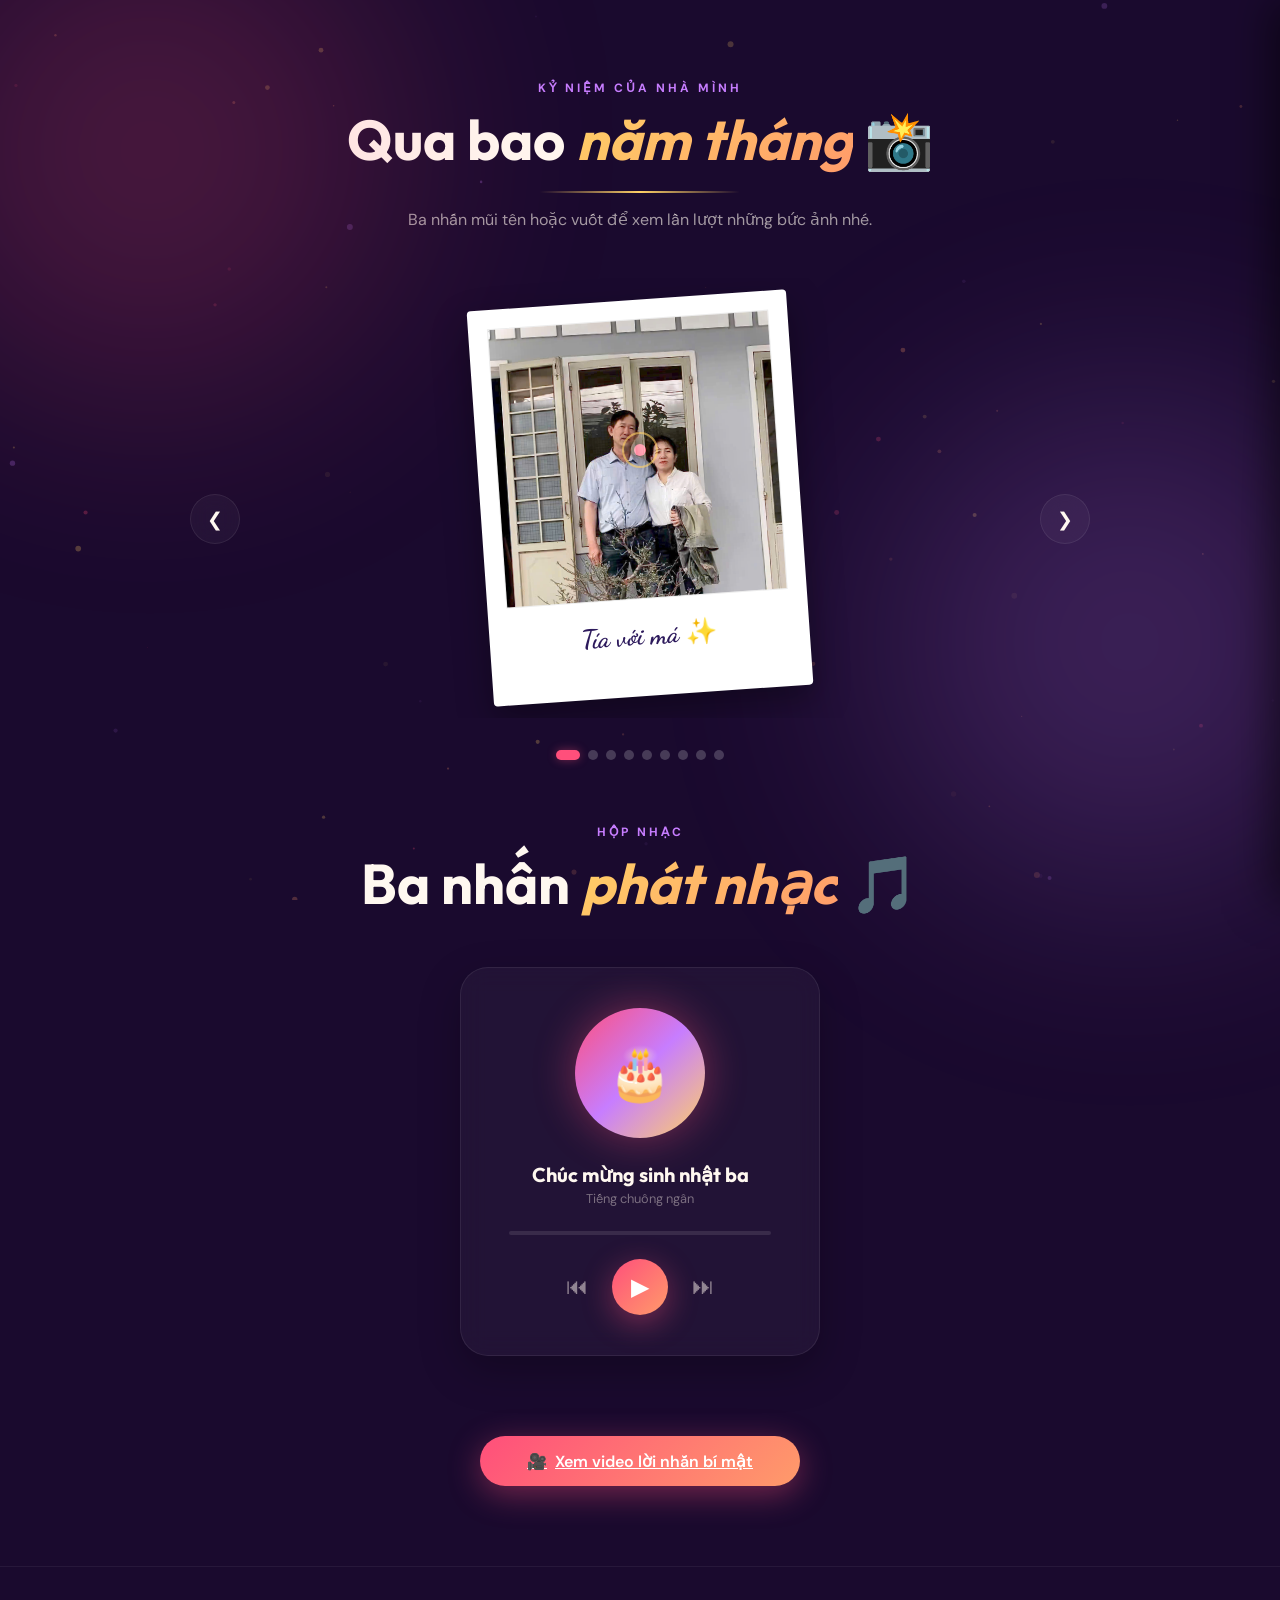
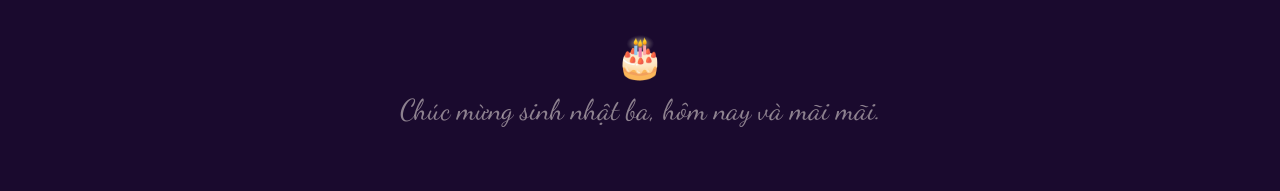
==== sinh-nhat-ba/gallery.html @ b41f39ea "sinh-nhat-ba v1.0" ====
<!DOCTYPE html>
<html lang="vi">
<head>
  <meta charset="UTF-8">
  <meta name="viewport" content="width=device-width, initial-scale=1.0">
  <title>Kỷ niệm và âm nhạc dành tặng ba 📸</title>
  <link href="https://fonts.googleapis.com/css2?family=Outfit:wght@300;400;500;600;700;800&family=Dancing+Script:wght@700&family=DM+Sans:wght@300;400;500;700&display=swap" rel="stylesheet">
  <link rel="stylesheet" href="style.css">
</head>
<body>

  <!-- Custom Cursor -->
  <div id="cursor"></div>
  <div id="cursor-trail"></div>

  <!-- Background Particle Canvas -->
  <canvas id="bg-canvas"></canvas>

  <!-- ═══ CUSTOMIZER DRAWER ══════════════════════ -->
  <div class="drawer" id="customizer-drawer">
    <div class="drawer-header">
      <h3 class="drawer-title">✨ Tạo dấu ấn riêng cho ba</h3>
      <button class="drawer-close" id="drawer-close">×</button>
    </div>
    <div class="drawer-content">
      <div class="form-group">
        <label class="form-label">🎨 Bảng màu</label>
        <div class="theme-options">
          <button class="theme-opt theme-rose" data-theme-val="rose">🌹 Hoa Hồng</button>
          <button class="theme-opt theme-cosmic" data-theme-val="cosmic">🌌 Vũ Trụ</button>
          <button class="theme-opt theme-emerald" data-theme-val="emerald">💚 Ngọc Lục Bảo</button>
          <button class="theme-opt theme-retro" data-theme-val="retro">📼 Hoài Cổ</button>
        </div>
      </div>
      
      <div class="form-group">
        <label class="form-label" for="input-photo">Thêm ảnh kỷ niệm</label>
        <input type="file" id="input-photo" class="form-control" accept="image/*">
        <p style="font-size:0.7rem;color:rgba(255,248,240,0.4);margin-top:2px;">Ảnh mới sẽ được thêm vào đầu bộ sưu tập.</p>
      </div>

      <div class="form-group">
        <label class="form-label" for="input-video">Thêm video lời nhắn 🎥</label>
        <input type="file" id="input-video" class="form-control" accept="video/*">
        <p style="font-size:0.7rem;color:rgba(255,248,240,0.4);margin-top:2px;">Chọn video MP4/WebM để thay video chúc mừng sinh nhật hiện tại.</p>
      </div>

      <div class="form-group">
        <label class="form-label" for="input-music-title">Tên bài nhạc</label>
        <input type="text" id="input-music-title" class="form-control">
      </div>
      <div class="form-group">
        <label class="form-label" for="input-music-artist">Dòng mô tả bài nhạc</label>
        <input type="text" id="input-music-artist" class="form-control">
      </div>
    </div>
    <div class="drawer-footer">
      <button class="drawer-btn save" id="btn-save-drawer">Lưu thay đổi ✨</button>
      <button class="drawer-btn reset" id="btn-reset-drawer">Khôi phục mặc định</button>
    </div>
  </div>

  <!-- ═══ GALLERY HERO SECTION ════════════════════ -->
  <section class="music-section" style="padding-bottom: 2rem;">
    <div class="hero-glow glow-1"></div>
    <div class="hero-glow glow-2"></div>
    
    <p class="section-label reveal">Kỷ niệm của nhà mình</p>
    <h2 class="section-title reveal">Qua bao <em>năm tháng</em> 📸</h2>
    <div class="divider reveal"></div>
    <p class="reveal" style="color: rgba(255,248,240,0.6); max-width: 500px; margin: 0 auto; text-align: center;">
      Ba nhấn mũi tên hoặc vuốt để xem lần lượt những bức ảnh nhé.
    </p>

    <!-- Horizontal Polaroid Carousel Slider -->
    <div class="gallery-container reveal">
      <button class="slider-arrow prev" id="slider-prev" aria-label="Ảnh trước">❮</button>
      <button class="slider-arrow next" id="slider-next" aria-label="Ảnh tiếp theo">❯</button>
      
      <div class="gallery-slider-wrapper">
        <div class="gallery-slides" id="gallery-slides-container">
          <!-- Populated by JS -->
        </div>
      </div>

      <div class="slider-dots" id="slider-dots-container">
        <!-- Dots populated by JS -->
      </div>
    </div>
  </section>

  <!-- ═══ MUSIC PLAYER SECTION ════════════════════ -->
  <section class="music-section" style="padding-top: 2rem; padding-bottom: 4rem;">
    <p class="section-label reveal">Hộp nhạc</p>
    <h2 class="section-title reveal">Ba nhấn <em>phát nhạc</em> 🎵</h2>
    
    <div class="music-player reveal">
      <div class="music-cover" id="music-cover">🎂</div>
      <div class="music-info">
        <div class="music-title" id="music-title">Chúc mừng sinh nhật ba</div>
        <div class="music-sub" id="music-artist">Tiếng chuông ngân</div>
      </div>
      <div class="progress-bar"><div class="progress-fill" id="progress-fill"></div></div>
      <div class="music-controls">
        <button class="ctrl-btn" id="prev-btn" title="Phát lại từ đầu">⏮</button>
        <button class="ctrl-btn main" id="play-btn" title="Phát nhạc">▶</button>
        <button class="ctrl-btn" id="next-btn" title="Phát một nốt nhạc ngẫu nhiên">⏭</button>
      </div>
    </div>
  </section>

 

  <!-- Navigation button to watch secret video page -->
  <div style="text-align: center; margin-bottom: 5rem; position: relative; z-index: 10;">
    <a href="video.html" class="btn-primary" style="max-width: 320px;">
      <span>🎥</span> Xem video lời nhắn bí mật
    </a>
  </div>

  <!-- Footer -->
  <footer>
    <div class="footer-heart">🎂</div>
    <p class="footer-text">Chúc mừng sinh nhật ba, hôm nay và mãi mãi.</p>
  </footer>

  <!-- Shared JavaScript Utilities -->
  <script src="shared.js"></script>
  <script>
    // Elements references
    const slidesContainer = document.getElementById("gallery-slides-container");
    const dotsContainer = document.getElementById("slider-dots-container");
    const timelineContainer = document.getElementById("timeline-container");
    
    const txtMusicTitle = document.getElementById("music-title");
    const txtMusicArtist = document.getElementById("music-artist");
    
    const inputMusicTitle = document.getElementById("input-music-title");
    const inputMusicArtist = document.getElementById("input-music-artist");
    const themeOpts = document.querySelectorAll(".theme-opt");
    
    let activeSlideIndex = 0;
    let totalSlides = 0;

    function renderGalleryAndTimeline() {
      // 1. Render Gallery Slides
      slidesContainer.innerHTML = "";
      dotsContainer.innerHTML = "";
      
      const photoCaptions = [
        "Tía với má ✨",
        "đi đám cưới nè 🧸",
        "Cặp uyên ương💫",
        "Khoảnh khắc đời thường👑",
        "2 cục dàng 🎁",  
        "Bé út nè 🥂", 
        "Hải hát hay chệ 💖",
        "Bé tứ đẹp trai☀️",
        "Bé Chị cả nè" 
      ];
      
      const photos = activeConfig.photos || [];
      totalSlides = photos.length;
      
      photos.forEach((src, index) => {
        const rotation = ((index * 17) % 9) - 4; // between -4 and 4 deg
        const caption = photoCaptions[index % photoCaptions.length] || `Kỷ niệm #${index + 1}`;
        
        // Slide item
        const slideItem = document.createElement("div");
        slideItem.className = "gallery-slide-item";
        slideItem.innerHTML = `
          <div class="polaroid-card" style="--rot: ${rotation}deg">
            <img src="${src}" alt="Kỷ niệm ${index + 1}">
            <div class="polaroid-caption">${caption}</div>
          </div>
        `;
        slidesContainer.appendChild(slideItem);
        
        // Dot indicator
        const dot = document.createElement("button");
        dot.className = `slider-dot ${index === activeSlideIndex ? 'active' : ''}`;
        dot.addEventListener("click", () => {
          goToSlide(index);
        });
        dotsContainer.appendChild(dot);
      });

      updateSlideOffset();

      // 2. Render Timeline milestones
      timelineContainer.innerHTML = "";
      activeConfig.timeline.forEach((item, index) => {
        timelineContainer.innerHTML += `
          <div class="tl-item">
            <div class="tl-dot">${item.icon || '⭐'}</div>
            <div class="tl-content">
              <div class="tl-year">${item.year}</div>
              <div class="tl-title">${item.title}</div>
              <div class="tl-desc">${item.desc}</div>
            </div>
          </div>
        `;
      });

      // 3. Render Music Details
      txtMusicTitle.textContent = activeConfig.musicTitle === "Happy Birthday" ? "Chúc mừng sinh nhật ba" : activeConfig.musicTitle;
      txtMusicArtist.textContent = activeConfig.musicArtist === "Synthesized Chimes" ? "Tiếng chuông ngân" : activeConfig.musicArtist;

      // Drawer inputs setup
      inputMusicTitle.value = activeConfig.musicTitle;
      inputMusicArtist.value = activeConfig.musicArtist;
      
      themeOpts.forEach(opt => {
        opt.classList.toggle("selected", opt.dataset.themeVal === activeConfig.theme);
      });

      // 4. Render Video Source
      const videoEl = document.getElementById("bday-video");
      if (videoEl && !videoEl.src) {
        videoEl.src = activeConfig.videoData || "birthday-video.mp4";
      }
    }

    // Carousel Slider slide logic
    const btnPrev = document.getElementById("slider-prev");
    const btnNext = document.getElementById("slider-next");

    btnPrev.addEventListener("click", () => {
      let index = activeSlideIndex - 1;
      if (index < 0) index = totalSlides - 1;
      goToSlide(index);
    });

    btnNext.addEventListener("click", () => {
      let index = activeSlideIndex + 1;
      if (index >= totalSlides) index = 0;
      goToSlide(index);
    });

    function goToSlide(index) {
      activeSlideIndex = index;
      updateSlideOffset();
      
      // Update dots classes
      const dots = dotsContainer.querySelectorAll(".slider-dot");
      dots.forEach((dot, idx) => {
        dot.classList.toggle("active", idx === index);
      });
    }

    function updateSlideOffset() {
      slidesContainer.style.transform = `translateX(-${activeSlideIndex * 100}%)`;
    }

    /* ─── WEB AUDIO MUSIC SYNTHESIZER ─── */
    let playingSynth = false;
    let synthTimer = null;
    let currentNoteIndex = 0;
    const beatDuration = 0.55;

    const playBtn = document.getElementById("play-btn");
    const cover = document.getElementById("music-cover");
    const fill = document.getElementById("progress-fill");

    const NOTES = {
      C4: 261.63, D4: 293.66, E4: 329.63, F4: 349.23, G4: 392.00, A4: 440.00, Bb4: 466.16,
      C5: 523.25, D5: 587.33, E5: 659.25, F5: 698.46, G5: 783.99, A5: 880.00, C6: 1046.50
    };

    const TUNE = [
      { note: 'C4', dur: 0.7 }, { note: 'C4', dur: 0.3 }, { note: 'D4', dur: 1 }, { note: 'C4', dur: 1 }, { note: 'F4', dur: 1 }, { note: 'E4', dur: 2 },
      { note: 'C4', dur: 0.7 }, { note: 'C4', dur: 0.3 }, { note: 'D4', dur: 1 }, { note: 'C4', dur: 1 }, { note: 'G4', dur: 1 }, { note: 'F4', dur: 2 },
      { note: 'C4', dur: 0.7 }, { note: 'C4', dur: 0.3 }, { note: 'C5', dur: 1 }, { note: 'A4', dur: 1 }, { note: 'F4', dur: 1 }, { note: 'E4', dur: 1 }, { note: 'D4', dur: 2 },
      { note: 'Bb4', dur: 0.7 }, { note: 'Bb4', dur: 0.3 }, { note: 'A4', dur: 1 }, { note: 'F4', dur: 1 }, { note: 'G4', dur: 1 }, { note: 'F4', dur: 2 }
    ];

    function playChime(freq, startTime, duration) {
      if (!audioCtx) return;
      const osc1 = audioCtx.createOscillator();
      const osc2 = audioCtx.createOscillator();
      const gainNode = audioCtx.createGain();
      
      osc1.type = 'sine';
      osc1.frequency.setValueAtTime(freq, startTime);
      
      osc2.type = 'triangle';
      osc2.frequency.setValueAtTime(freq * 2, startTime); // overtone
      
      gainNode.gain.setValueAtTime(0, startTime);
      gainNode.gain.linearRampToValueAtTime(0.12, startTime + 0.015);
      gainNode.gain.exponentialRampToValueAtTime(0.0001, startTime + duration - 0.02);
      
      const filter = audioCtx.createBiquadFilter();
      filter.type = 'lowpass';
      filter.frequency.setValueAtTime(1400, startTime);
      
      osc1.connect(gainNode);
      osc2.connect(gainNode);
      gainNode.connect(filter);
      filter.connect(audioCtx.destination);
      
      osc1.start(startTime);
      osc2.start(startTime);
      osc1.stop(startTime + duration);
      osc2.stop(startTime + duration);
    }

    function playNextNote() {
      if (!playingSynth) return;
      
      const item = TUNE[currentNoteIndex];
      const freq = NOTES[item.note];
      const dur = item.dur * beatDuration;
      
      playChime(freq, audioCtx.currentTime, dur);
      
      const progressPercent = (currentNoteIndex / TUNE.length) * 100;
      fill.style.width = progressPercent + "%";
      
      currentNoteIndex = (currentNoteIndex + 1) % TUNE.length;
      synthTimer = setTimeout(playNextNote, dur * 1000);
    }

    playBtn.addEventListener("click", () => {
      initAudio();
      playingSynth = !playingSynth;
      playBtn.textContent = playingSynth ? "⏸" : "▶";
      cover.classList.toggle("playing", playingSynth);
      
      if (playingSynth) {
        playNextNote();
      } else {
        clearTimeout(synthTimer);
      }
    });

    document.getElementById("prev-btn").addEventListener("click", () => {
      currentNoteIndex = 0;
      fill.style.width = "0%";
      if (playingSynth) {
        clearTimeout(synthTimer);
        playNextNote();
      }
    });

    document.getElementById("next-btn").addEventListener("click", () => {
      initAudio();
      const freqKeys = Object.keys(NOTES);
      const randomFreq = NOTES[freqKeys[Math.floor(Math.random() * freqKeys.length)]];
      playChime(randomFreq, audioCtx.currentTime, 0.6);
      if (typeof launchConfetti === "function") {
        launchConfetti();
      }
    });

    // ─── LIVE DRAWER LOGIC ───
    const drawer = document.getElementById("customizer-drawer");
    
    document.getElementById("drawer-close").addEventListener("click", () => {
      drawer.classList.remove("open");
    });

    themeOpts.forEach(opt => {
      opt.addEventListener("click", () => {
        themeOpts.forEach(o => o.classList.remove("selected"));
        opt.classList.add("selected");
        activeConfig.theme = opt.dataset.themeVal;
        applyTheme(activeConfig.theme);
      });
    });

    // Handle photo uploading
    document.getElementById("input-photo").addEventListener("change", (e) => {
      const file = e.target.files[0];
      if (!file) return;
      
      const reader = new FileReader();
      reader.onload = function(evt) {
        // Append photo to end of array to maintain 1 -> 2 ordering
        activeConfig.photos.push(evt.target.result);
        if (activeConfig.photos.length > 8) {
          activeConfig.photos = activeConfig.photos.slice(-8);
        }
        saveConfig();
        renderGalleryAndTimeline();
        
        // Auto navigate to the newly added slide at the end
        goToSlide(activeConfig.photos.length - 1);
        
        playSuccessChime();
        alert("Đã thêm ảnh vào bộ sưu tập!");
      };
      reader.readAsDataURL(file);
    });

    // Handle video uploading
    document.getElementById("input-video").addEventListener("change", (e) => {
      const file = e.target.files[0];
      if (!file) return;

      const videoElement = document.getElementById("bday-video");
      const objectURL = URL.createObjectURL(file);
      if (videoElement) {
        videoElement.src = objectURL;
      }
      
      // Save data URL to activeConfig if it is small enough (under 3.5MB) to avoid QuotaExceededError
      if (file.size < 3.5 * 1024 * 1024) {
        const reader = new FileReader();
        reader.onload = function(evt) {
          activeConfig.videoData = evt.target.result;
          saveConfig();
        };
        reader.readAsDataURL(file);
      } else {
        // Too large for localstorage, clear previously stored data to avoid conflicts
        delete activeConfig.videoData;
        saveConfig();
        alert("Đã tải video thành công! Vì tệp này có dung lượng lớn nên video chỉ phát trong phiên hiện tại và không được lưu lâu dài trong trình duyệt (giới hạn tối đa 5 MB). Để dùng video lâu dài, hãy đặt tệp MP4 tên birthday-video.mp4 trong thư mục nhé!");
      }
      playSuccessChime();
    });

    document.getElementById("btn-save-drawer").addEventListener("click", () => {
      activeConfig.musicTitle = inputMusicTitle.value.trim() || activeConfig.musicTitle;
      activeConfig.musicArtist = inputMusicArtist.value.trim() || activeConfig.musicArtist;
      
      saveConfig();
      renderGalleryAndTimeline();
      drawer.classList.remove("open");
      playSuccessChime();
      alert("Đã lưu các thay đổi!");
    });

    document.getElementById("btn-reset-drawer").addEventListener("click", () => {
      if (confirm("Ba muốn khôi phục giao diện về cài đặt mặc định chứ?")) {
        localStorage.removeItem('bday_config');
        activeConfig = JSON.parse(JSON.stringify(DEFAULT_CONFIG));
        applyTheme(activeConfig.theme);
        
        // Reset video element source
        const videoElement = document.getElementById("bday-video");
        if (videoElement) {
          videoElement.src = "birthday-video.mp4";
        }
        
        renderGalleryAndTimeline();
        drawer.classList.remove("open");
        playSuccessChime();
      }
    });

    // Scroll reveal triggers
    const revEls = document.querySelectorAll(".reveal");
    const obs = new IntersectionObserver((entries) => {
      entries.forEach(e => {
        if (e.isIntersecting) {
          e.target.classList.add("visible");
          obs.unobserve(e.target);
        }
      });
    }, { threshold: .1 });
    revEls.forEach(el => obs.observe(el));

    // Load initial layout elements
    renderGalleryAndTimeline();
  </script>
</body>
</html>
---- sinh-nhat-ba/style.css ----
/* ─── CUSTOM THEME VARIABLES ────────────────── */
:root {
  --primary: #ff4f7b;
  --primary-glow: rgba(255, 79, 123, 0.4);
  --secondary: #ffd166;
  --secondary-glow: rgba(255, 209, 102, 0.4);
  --accent: #ff9b6a;
  --lilac: #c77dff;
  --cream: #fff8f0;
  --dark: #1a0a2e;
  --mid: #2d124d;
  --bg-glass: rgba(255, 255, 255, 0.04);
  --border-glass: rgba(255, 255, 255, 0.08);
  --font-heading: 'Outfit', sans-serif;
  --font-body: 'DM Sans', sans-serif;
  --font-handwriting: 'Dancing Script', cursive;
  --shadow-glow: 0 8px 32px var(--primary-glow);
}

[data-theme="cosmic"] {
  --primary: #e0aaff;
  --primary-glow: rgba(224, 170, 255, 0.4);
  --secondary: #c77dff;
  --secondary-glow: rgba(199, 125, 255, 0.4);
  --accent: #9d4edd;
  --lilac: #5a189a;
  --dark: #10002b;
  --mid: #240046;
  --cream: #f3e5f5;
  --bg-glass: rgba(255, 255, 255, 0.03);
  --border-glass: rgba(199, 125, 255, 0.15);
}

[data-theme="emerald"] {
  --primary: #52b788;
  --primary-glow: rgba(82, 183, 136, 0.4);
  --secondary: #d4af37;
  --secondary-glow: rgba(212, 175, 55, 0.4);
  --accent: #74c69d;
  --lilac: #2d6a4f;
  --dark: #081c15;
  --mid: #1b4332;
  --cream: #e8f5e9;
  --bg-glass: rgba(255, 255, 255, 0.04);
  --border-glass: rgba(82, 183, 136, 0.15);
}

[data-theme="retro"] {
  --primary: #ff007f;
  --primary-glow: rgba(255, 0, 127, 0.5);
  --secondary: #00ffff;
  --secondary-glow: rgba(0, 255, 255, 0.5);
  --accent: #39ff14;
  --lilac: #bd00ff;
  --dark: #050505;
  --mid: #151515;
  --cream: #f0f0f0;
  --bg-glass: rgba(255, 255, 255, 0.05);
  --border-glass: rgba(255, 0, 127, 0.2);
}

/* ─── BASE RESET & STYLES ──────────────────── */
*, *::before, *::after { box-sizing: border-box; margin: 0; padding: 0; }
html { scroll-behavior: smooth; height: 100%; }
body {
  background: var(--dark);
  color: var(--cream);
  font-family: var(--font-body);
  overflow-x: hidden;
  min-height: 100vh;
  cursor: none;
  transition: background 0.5s ease;
  position: relative;
}

/* Custom Scrollbar */
::-webkit-scrollbar { width: 8px; height: 8px; }
::-webkit-scrollbar-track { background: var(--dark); }
::-webkit-scrollbar-thumb { background: var(--mid); border-radius: 99px; }
::-webkit-scrollbar-thumb:hover { background: var(--primary); }

/* ─── CANVAS CONFETTI BG ────────────────────── */
#bg-canvas {
  position: fixed; inset: 0; z-index: 0; pointer-events: none;
  opacity: .45;
}

/* ─── CUSTOM CURSOR ─────────────────────────── */
#cursor {
  width: 12px; height: 12px;
  background: var(--primary);
  border-radius: 50%;
  position: fixed; top: 0; left: 0;
  pointer-events: none; z-index: 99999;
  transform: translate3d(0, 0, 0) translate(-50%,-50%);
  mix-blend-mode: screen;
  transition: background 0.3s;
}
#cursor-trail {
  width: 36px; height: 36px;
  border: 2px solid var(--secondary);
  border-radius: 50%;
  position: fixed; top: 0; left: 0;
  pointer-events: none; z-index: 99998;
  transform: translate3d(0, 0, 0) translate(-50%,-50%);
  opacity: .6;
  transition: width 0.25s, height 0.25s, border-color 0.25s, background 0.25s;
}

/* ─── KEYFRAME ANIMATIONS ────────────────────── */
@keyframes floatGlow {
  0%,100% { transform: translate(0,0) scale(1); }
  50%      { transform: translate(30px,-30px) scale(1.15); }
}
@keyframes fadeUp   { from { opacity:0; transform:translateY(30px); } to { opacity:1; transform:none; } }
@keyframes fadeDown { from { opacity:0; transform:translateY(-20px); } to { opacity:1; transform:none; } }
@keyframes flicker {
  0% { transform: scale(1) rotate(-2deg); }
  100% { transform: scale(1.1) rotate(2deg); }
}
@keyframes heartbeat {
  0%,100% { transform: scale(1); }
  14%      { transform: scale(1.2); }
  28%      { transform: scale(1); }
  42%      { transform: scale(1.15); }
  56%      { transform: scale(1); }
}
@keyframes riseUp {
  0%   { transform: translateY(0) rotate(-8deg); opacity: 0; }
  10%  { opacity: .7; }
  90%  { opacity: .7; }
  100% { transform: translateY(-110vh) rotate(8deg); opacity: 0; }
}
@keyframes rotateSlow { to { transform: rotate(360deg); } }
@keyframes pulseGlow {
  0%, 100% { box-shadow: 0 0 15px var(--primary-glow); }
  50% { box-shadow: 0 0 30px var(--primary); }
}
@keyframes floatUpStar {
  0% { transform: translateY(100vh) scale(0); opacity: 0; }
  10% { opacity: 1; }
  90% { opacity: 1; }
  100% { transform: translateY(-20vh) translateX(var(--star-tx)) scale(1.5) rotate(720deg); opacity: 0; }
}
@keyframes shake {
  0%, 100% { transform: scale(1.05) rotate(0deg); box-shadow: 0 0 25px var(--secondary); }
  25% { transform: scale(1.05) rotate(-3deg); }
  75% { transform: scale(1.05) rotate(3deg); }
}

/* Confetti Falling */
.confetti-piece {
  position: fixed; top: -10px;
  width: 8px; height: 14px;
  border-radius: 2px;
  pointer-events: none; z-index: 9997;
  animation: confettiFall linear forwards;
}
@keyframes confettiFall {
  0%   { transform: translate(0,0) rotateZ(0deg);   opacity: 1; }
  100% { transform: translate(var(--tx), 100vh) rotateZ(720deg); opacity: 0; }
}

/* ─── GLOWS & BACKGROUND EFFECTS ──────────────── */
.hero-glow {
  position: absolute;
  width: 500px; height: 500px;
  border-radius: 50%;
  filter: blur(120px);
  opacity: .2;
  pointer-events: none;
  z-index: 0;
}
.glow-1 { background: var(--primary); top: -100px; left: -100px; animation: floatGlow 8s ease-in-out infinite; }
.glow-2 { background: var(--lilac); bottom: -100px; right: -100px; animation: floatGlow 10s ease-in-out infinite reverse; }
.glow-3 { background: var(--secondary); top: 35%; left: 35%; width: 250px; height: 250px; animation: floatGlow 6s ease-in-out infinite 2s; }

/* ─── LAYOUTS & CONTAINERS ────────────────────── */
.reveal { opacity: 0; transform: translateY(40px); transition: opacity .8s ease, transform .8s ease; }
.reveal.visible { opacity: 1; transform: none; }

.section-label {
  font-size: .75rem; letter-spacing: .25em; text-transform: uppercase;
  color: var(--lilac); margin-bottom: 0.5rem;
  font-weight: 700;
  text-align: center;
}
.section-title {
  font-family: var(--font-heading);
  font-size: clamp(2rem, 6vw, 3.5rem);
  font-weight: 700;
  text-align: center; margin-bottom: 1rem;
}
.section-title em {
  font-style: italic;
  background: linear-gradient(135deg, var(--secondary), var(--accent));
  -webkit-background-clip: text; -webkit-text-fill-color: transparent; background-clip: text;
}
.divider {
  max-width: 200px; height: 2px; margin: 1rem auto;
  background: linear-gradient(90deg, transparent, var(--secondary), transparent);
}

/* ─── PAGE 1: PASSCODE SPLIT SCREEN ───────────── */
.split-screen {
  display: flex;
  min-height: 100vh;
  width: 100%;
}
.split-left {
  flex: 1.2;
  position: relative;
  background: linear-gradient(135deg, var(--mid), var(--dark));
  display: flex;
  align-items: center;
  justify-content: center;
  overflow: hidden;
}
.split-left img {
  width: 100%;
  height: 100%;
  object-fit: cover;
  opacity: 0.75;
  filter: contrast(1.1) brightness(0.85);
  transition: transform 12s ease;
}
.split-screen:hover .split-left img {
  transform: scale(1.08);
}
.split-left-overlay {
  position: absolute;
  inset: 0;
  background: linear-gradient(to right, rgba(26, 10, 46, 0.4), var(--dark));
  z-index: 1;
}
.split-left-photo {
  position: absolute;
  top: 10%;
  left: 8%;
  width: 240px;
  height: 320px;
  border-radius: 26px;
  overflow: hidden;
  border: 2px solid rgba(255, 255, 255, 0.18);
  box-shadow: 0 30px 70px rgba(0, 0, 0, 0.35);
  background: rgba(255, 255, 255, 0.05);
  z-index: 2;
}
.split-left-photo img {
  width: 100%;
  height: 100%;
  object-fit: cover;
  display: block;
}
.split-left-content {
  position: absolute;
  bottom: 10%;
  left: 8%;
  z-index: 2;
  max-width: 80%;
  text-align: left;
}
.split-left-title {
  font-family: var(--font-heading);
  font-size: clamp(2.5rem, 5vw, 4.5rem);
  font-weight: 800;
  line-height: 1.1;
  background: linear-gradient(135deg, #fff, var(--secondary));
  -webkit-background-clip: text; -webkit-text-fill-color: transparent;
}
.split-left-subtitle {
  font-size: 1.2rem;
  color: rgba(255, 248, 240, 0.8);
  margin-top: 1rem;
  font-family: var(--font-handwriting);
  font-size: 1.8rem;
}

.split-right {
  flex: 1;
  display: flex;
  flex-direction: column;
  align-items: center;
  justify-content: center;
  padding: 3rem;
  position: relative;
  z-index: 2;
}

.passcode-card {
  background: var(--bg-glass);
  border: 1px solid var(--border-glass);
  border-radius: 28px;
  padding: 3rem;
  width: 100%;
  max-width: 440px;
  text-align: center;
  backdrop-filter: blur(20px);
  -webkit-backdrop-filter: blur(20px);
  box-shadow: 0 15px 35px rgba(0,0,0,0.3);
  z-index: 10;
  animation: fadeUp 0.8s ease;
}

.passcode-title {
  font-family: var(--font-heading);
  font-size: 1.8rem;
  font-weight: 700;
  margin-bottom: 0.5rem;
}
.passcode-subtitle {
  font-size: 0.9rem;
  color: rgba(255,248,240,0.6);
  margin-bottom: 2rem;
}

/* Digits entries */
.passcode-inputs {
  display: flex;
  justify-content: space-between;
  gap: 8px;
  margin-bottom: 1.5rem;
}
.digit-input {
  width: 50px;
  height: 60px;
  background: rgba(255,255,255,0.05);
  border: 1px solid var(--border-glass);
  border-radius: 12px;
  font-family: var(--font-heading);
  font-size: 1.8rem;
  font-weight: 700;
  text-align: center;
  color: var(--cream);
  transition: all 0.3s cubic-bezier(0.175, 0.885, 0.32, 1.275);
}
.digit-input:focus {
  outline: none;
  border-color: var(--primary);
  background: rgba(255, 79, 123, 0.1);
  box-shadow: 0 0 12px var(--primary-glow);
  transform: scale(1.05);
}

.btn-primary {
  display: inline-flex;
  align-items: center;
  justify-content: center;
  gap: 8px;
  width: 100%;
  background: linear-gradient(135deg, var(--primary), var(--accent));
  color: #fff;
  border: none;
  border-radius: 99px;
  padding: 0.9rem 2rem;
  font-size: 1rem;
  font-weight: 600;
  cursor: none;
  box-shadow: var(--shadow-glow);
  transition: all 0.3s;
  margin-top: 1rem;
}
.btn-primary:hover {
  transform: translateY(-2px);
  box-shadow: 0 12px 40px var(--primary-glow);
}

.btn-secondary {
  display: inline-flex;
  align-items: center;
  justify-content: center;
  gap: 8px;
  width: 100%;
  background: rgba(255,255,255,0.05);
  border: 1px solid var(--border-glass);
  color: var(--secondary);
  border-radius: 99px;
  padding: 0.8rem 2rem;
  font-size: 0.9rem;
  font-weight: 500;
  cursor: none;
  transition: all 0.3s;
  margin-top: 0.8rem;
}
.btn-secondary:hover {
  background: rgba(255, 209, 102, 0.15);
  border-color: var(--secondary);
}

/* Large Passcode Overlay */
.large-passcode-overlay {
  position: fixed;
  inset: 0;
  background: rgba(10, 3, 20, 0.95);
  backdrop-filter: blur(25px);
  -webkit-backdrop-filter: blur(25px);
  display: flex;
  flex-direction: column;
  align-items: center;
  justify-content: center;
  z-index: 1000;
  opacity: 0;
  pointer-events: none;
  transition: opacity 0.5s ease;
}
.large-passcode-overlay.active {
  opacity: 1;
  pointer-events: all;
}
.large-passcode-content {
  text-align: center;
  transform: scale(0.9);
  transition: transform 0.5s cubic-bezier(0.175, 0.885, 0.32, 1.275);
}
.large-passcode-overlay.active .large-passcode-content {
  transform: scale(1);
}
.large-passcode-lbl {
  font-size: 1.1rem;
  text-transform: uppercase;
  letter-spacing: 0.3em;
  color: var(--secondary);
  margin-bottom: 1.5rem;
}
.large-passcode-digits {
  font-family: var(--font-heading);
  font-size: clamp(4rem, 15vw, 9rem);
  font-weight: 800;
  line-height: 1;
  letter-spacing: 0.15em;
  padding-left: 0.15em;
  background: linear-gradient(135deg, #fff 20%, var(--primary) 60%, var(--secondary) 100%);
  -webkit-background-clip: text;
  -webkit-text-fill-color: transparent;
  filter: drop-shadow(0 0 30px var(--primary-glow));
  animation: pulseGlow 2.5s infinite;
}
.large-passcode-desc {
  margin-top: 2rem;
  font-size: 1.1rem;
  color: rgba(255,248,240,0.6);
  max-width: 400px;
}
.large-passcode-close {
  margin-top: 3rem;
  background: var(--bg-glass);
  border: 1px solid var(--border-glass);
  padding: 0.8rem 2rem;
  color: var(--cream);
  border-radius: 99px;
  cursor: none;
  font-weight: 600;
  transition: all 0.3s;
}
.large-passcode-close:hover {
  background: var(--cream);
  color: var(--dark);
}

.error-message {
  color: var(--primary);
  font-size: 0.85rem;
  margin-top: 8px;
  height: 18px;
  opacity: 0;
  transition: opacity 0.3s;
}
.error-message.show {
  opacity: 1;
}

/* ─── PAGE 2: CAKE & LOADING SCREEN ───────────── */
.loading-container {
  display: flex;
  flex-direction: column;
  align-items: center;
  justify-content: center;
  min-height: 100vh;
  padding: 2rem;
  text-align: center;
  position: relative;
  z-index: 10;
}
.loading-cake {
  margin-bottom: 2rem;
  animation: bounce 1.8s ease-in-out infinite alternate;
}
@keyframes bounce {
  0% { transform: translateY(0) scale(1); }
  100% { transform: translateY(-15px) scale(1.02); }
}

.loading-cake svg {
  width: 150px;
  height: 150px;
}

.loading-text {
  font-family: var(--font-handwriting);
  font-size: clamp(2rem, 5vw, 3.5rem);
  color: var(--secondary);
  margin-bottom: 0.5rem;
  animation: fadeUp 1s ease;
}
.loading-subtext {
  font-size: 1.1rem;
  color: rgba(255, 248, 240, 0.7);
  margin-bottom: 2.5rem;
  letter-spacing: 0.05em;
}

.progress-container {
  width: 100%;
  max-width: 380px;
  background: rgba(255, 255, 255, 0.05);
  border: 1px solid var(--border-glass);
  height: 8px;
  border-radius: 99px;
  overflow: hidden;
  position: relative;
}
.progress-bar-fill {
  height: 100%;
  background: linear-gradient(90deg, var(--primary), var(--secondary));
  width: 0%;
  border-radius: 99px;
  transition: width 0.1s linear;
}
.progress-counter {
  margin-top: 1rem;
  font-family: var(--font-heading);
  font-size: 1.2rem;
  font-weight: 700;
  color: var(--primary);
}

/* ─── PAGE 3: CELEBRATION & WISH ─────────────── */
.celebration-hero {
  min-height: 100vh;
  display: flex;
  flex-direction: column;
  align-items: center;
  justify-content: center;
  text-align: center;
  padding: 3rem 2rem;
  position: relative;
  z-index: 5;
}
.celebration-title-container {
  margin-bottom: 2rem;
  animation: fadeDown 1.2s cubic-bezier(0.16, 1, 0.3, 1);
}
.celebration-eyebrow {
  font-family: var(--font-handwriting);
  font-size: clamp(2rem, 5vw, 3.2rem);
  color: var(--accent);
  margin-bottom: 0.5rem;
}
.celebration-giant-text {
  font-family: var(--font-heading);
  font-size: clamp(4.5rem, 14vw, 10rem);
  font-weight: 900;
  line-height: 0.9;
  letter-spacing: -0.04em;
  background: linear-gradient(135deg, #fff 10%, var(--primary) 40%, var(--secondary) 85%);
  -webkit-background-clip: text;
  -webkit-text-fill-color: transparent;
  filter: drop-shadow(0 0 40px var(--primary-glow));
}
.celebration-subtitle {
  font-size: 1.25rem;
  color: rgba(255,248,240,0.7);
  max-width: 600px;
  margin: 1.5rem auto 0;
  line-height: 1.6;
}

/* Interactive Wishing Well Component */
.wish-card-panel {
  background: var(--bg-glass);
  border: 1px solid var(--border-glass);
  border-radius: 28px;
  padding: 3rem 2.5rem;
  width: 100%;
  max-width: 580px;
  margin: 4rem auto 0;
  backdrop-filter: blur(16px);
  -webkit-backdrop-filter: blur(16px);
  box-shadow: 0 20px 50px rgba(0,0,0,0.3);
  text-align: center;
  position: relative;
  z-index: 10;
}
.wish-card-panel::before {
  content: '🌟';
  font-size: 2.2rem;
  position: absolute;
  top: -24px;
  left: calc(50% - 1.1rem);
  filter: drop-shadow(0 0 10px var(--secondary));
}
.wish-form {
  display: flex;
  flex-direction: column;
  gap: 1.2rem;
  margin-top: 2rem;
  text-align: left;
}
.wish-input-group {
  display: flex;
  flex-direction: column;
  gap: 0.5rem;
}
.wish-input-group label {
  font-size: 0.75rem;
  font-weight: 700;
  text-transform: uppercase;
  letter-spacing: 0.1em;
  color: var(--secondary);
}
.wish-input, .wish-textarea {
  background: rgba(255,255,255,0.05);
  border: 1px solid var(--border-glass);
  color: var(--cream);
  padding: 0.9rem 1.2rem;
  border-radius: 12px;
  font-family: inherit;
  font-size: 0.95rem;
  transition: all 0.3s;
}
.wish-textarea {
  resize: none;
  height: 100px;
}
.wish-input:focus, .wish-textarea:focus {
  outline: none;
  border-color: var(--primary);
  background: rgba(255, 79, 123, 0.05);
  box-shadow: 0 0 10px rgba(255, 79, 123, 0.2);
}

.candle-interactive-box {
  display: flex;
  flex-direction: column;
  align-items: center;
  margin: 2rem 0;
  position: relative;
}
.glow-star-particle {
  position: fixed;
  pointer-events: none;
  font-size: 1.8rem;
  z-index: 999;
  animation: floatUpStar 2.5s cubic-bezier(0.25, 1, 0.5, 1) forwards;
}

/* Virtual Cake & Candles */
.cake {
  position: relative; width: 200px; height: 160px;
  margin-top: 35px; cursor: pointer;
}
.layer {
  position: absolute; width: 100%; border-radius: 20px 20px 10px 10px;
  box-shadow: 0 8px 25px rgba(0,0,0,0.3);
}
.layer-bottom {
  bottom: 0; height: 60px; background: #8d5b4c;
  border-bottom: 8px solid var(--mid);
}
.layer-bottom::before {
  content:''; position: absolute; top:0; left:0; width:100%; height:15px;
  background: var(--primary); border-radius: 20px 20px 0 0;
}
.layer-middle {
  bottom: 40px; left: 10px; width: 180px; height: 50px;
  background: #f7ede2;
}
.layer-middle::before {
  content:''; position: absolute; top:0; left:0; width:100%; height:12px;
  background: var(--secondary); border-radius: 20px 20px 0 0;
}
.layer-top {
  bottom: 80px; left: 20px; width: 160px; height: 45px;
  background: var(--lilac);
  border-radius: 15px 15px 5px 5px;
}
.layer-top::before {
  content:''; position: absolute; top:0; left:0; width:100%; height:10px;
  background: #fff8f0; border-radius: 15px 15px 0 0;
}
.candles-container {
  position: absolute; bottom: 115px; left: 0; width: 100%;
  display: flex; justify-content: center; gap: 12px;
}
.candle {
  position: relative; width: 8px; height: 40px;
  background: linear-gradient(to right, var(--secondary), var(--accent));
  border-radius: 3px 3px 0 0;
}
.wick {
  position: absolute; top: -5px; left: 3px; width: 2px; height: 5px;
  background: #2a085c;
}
.flame {
  position: absolute; top: -16px; left: -2px; width: 12px; height: 18px;
  background: radial-gradient(circle at bottom, #fff, var(--secondary) 40%, var(--primary) 80%);
  border-radius: 50% 50% 20% 20% / 60% 60% 40% 40%;
  animation: flicker 1s infinite alternate;
  box-shadow: 0 0 15px var(--secondary);
  z-index: 50;
  transition: transform 0.3s ease, opacity 0.3s ease;
}
.flame.blown {
  transform: scale(0); opacity: 0; pointer-events: none;
}

/* Sticky Wishes Wall */
.wishes-section {
  padding: 6rem 2rem;
  max-width: 1000px;
  margin: 0 auto;
  position: relative;
  z-index: 5;
}
.wishes-grid {
  display: grid;
  grid-template-columns: repeat(auto-fill, minmax(260px, 1fr));
  grid-auto-rows: minmax(320px, auto);
  gap: 2rem;
  width: 100%;
  margin-top: 3rem;
  align-items: stretch;
}
.sticky-note {
  background: #fef08a; color: #2d1a5c;
  padding: 2.2rem 1.8rem; border-radius: 4px;
  box-shadow: 5px 10px 20px rgba(0,0,0,0.2);
  min-height: 320px; display: flex; flex-direction: column;
  justify-content: space-between;
  position: relative;
  transform: rotate(var(--rot));
  transition: transform 0.3s, box-shadow 0.3s;
}
.sticky-note::before {
  content: ''; position: absolute; top: 0; left: 0; right: 0; height: 12px;
  background: rgba(0,0,0,0.06);
}
.sticky-note::after {
  content: '📌'; position: absolute; top: -14px; left: calc(50% - 10px);
  font-size: 1.3rem;
}
.sticky-note:hover {
  transform: scale(1.06) rotate(0deg);
  box-shadow: 10px 15px 30px rgba(0,0,0,0.3);
  z-index: 10;
}
.sticky-note.color-pink { background: #ffa6c9; color: #3d0a21; }
.sticky-note.color-blue { background: #a2e2fc; color: #022d42; }
.sticky-note.color-purple { background: #e6c5fc; color: #31074a; }
.sticky-note.color-gold { background: #ffe494; color: #403002; }
.sticky-note.color-green { background: #b4f5cd; color: #033014; }
.sticky-note.color-black { background: #2d2d2d; color: #ffffff; }
.sticky-icon { font-size: 2rem; margin-bottom: 0.5rem; }
.sticky-text { font-family: var(--font-handwriting); font-size: 1.35rem; line-height: 1.5; flex-grow: 1; overflow-wrap: break-word; word-break: break-word; }
.sticky-author { text-align: right; font-size: 0.85rem; font-weight: 700; margin-top: 1rem; opacity: 0.75; overflow-wrap: break-word; word-break: break-word; }

/* ─── PAGE 4: PHOTO GALLERY CAROUSEL ────────── */
.gallery-container {
  max-width: 900px;
  margin: 3rem auto 0;
  padding: 0 2rem;
  position: relative;
  z-index: 5;
}
.gallery-slider-wrapper {
  position: relative;
  width: 100%;
  overflow: hidden;
  border-radius: 20px;
  min-height: 440px;
  display: flex;
  align-items: center;
}
.gallery-slides {
  display: flex;
  transition: transform 0.6s cubic-bezier(0.25, 1, 0.5, 1);
  width: 100%;
  height: 100%;
}
.gallery-slide-item {
  min-width: 100%;
  padding: 1rem;
  display: flex;
  justify-content: center;
  align-items: center;
}

/* Polaroid Card formatting */
.polaroid-card {
  background: #fff;
  padding: 1.2rem 1.2rem 2.8rem 1.2rem;
  box-shadow: 0 15px 35px rgba(0,0,0,0.35);
  border-radius: 4px;
  width: 100%;
  max-width: 320px;
  transform: rotate(var(--rot, 0deg));
  transition: transform 0.4s ease, box-shadow 0.3s;
  cursor: none;
}
.polaroid-card:hover {
  transform: scale(1.05) rotate(0deg);
  box-shadow: 0 25px 50px rgba(0,0,0,0.45);
}
.polaroid-card {
  --img-pos-y: 20%; /* default vertical focus for images (tune this value) */
}

.polaroid-card img {
  width: 100%;
  height: 280px; /* slightly taller so subject fits better */
  object-fit: cover; /* fill the frame while preserving aspect ratio */
  object-position: center var(--img-pos-y); /* vertical offset to better show heads */
  transition: object-position 180ms ease; /* smooth adjustments when changing the var */
  border: 1px solid rgba(0,0,0,0.08);
}
.polaroid-caption {
  font-family: var(--font-handwriting);
  font-size: 1.6rem;
  color: #2d1a5c;
  text-align: center;
  margin-top: 1rem;
  font-weight: 700;
}

/* Slider navigation arrows */
.slider-arrow {
  position: absolute;
  top: 50%;
  transform: translateY(-50%);
  width: 50px;
  height: 50px;
  border-radius: 50%;
  background: var(--bg-glass);
  border: 1px solid var(--border-glass);
  color: var(--cream);
  font-size: 1.2rem;
  display: flex;
  align-items: center;
  justify-content: center;
  cursor: none;
  z-index: 10;
  transition: all 0.3s;
  backdrop-filter: blur(10px);
}
.slider-arrow:hover {
  background: var(--primary);
  border-color: var(--primary);
  color: #fff;
  box-shadow: 0 0 15px var(--primary-glow);
}
.slider-arrow.prev { left: 0px; }
.slider-arrow.next { right: 0px; }

.slider-dots {
  display: flex;
  justify-content: center;
  gap: 8px;
  margin-top: 2rem;
}
.slider-dot {
  width: 10px;
  height: 10px;
  border-radius: 50%;
  background: rgba(255,255,255,0.2);
  border: none;
  cursor: none;
  transition: all 0.3s;
}
.slider-dot.active {
  background: var(--primary);
  width: 24px;
  border-radius: 99px;
  box-shadow: 0 0 10px var(--primary-glow);
}

/* ─── MUSIC PLAYER ──────────────────────────── */
.music-section {
  padding: 5rem 2rem;
  text-align: center;
  position: relative;
  z-index: 5;
}
.music-player {
  display: inline-flex; flex-direction: column; align-items: center;
  background: var(--bg-glass);
  border: 1px solid var(--border-glass);
  backdrop-filter: blur(12px);
  -webkit-backdrop-filter: blur(12px);
  border-radius: 28px; padding: 2.5rem 3rem;
  max-width: 360px; width: 100%;
  margin: 2rem auto 0;
  gap: 1.5rem;
  box-shadow: 0 15px 40px rgba(0,0,0,0.25);
}
.music-cover {
  width: 130px; height: 130px; border-radius: 50%;
  background: linear-gradient(135deg, var(--primary), var(--lilac), var(--secondary));
  display: flex; align-items: center; justify-content: center;
  font-size: 3.2rem;
  box-shadow: 0 0 40px var(--primary-glow);
  animation: spin 8s linear infinite paused;
}
.music-cover.playing { animation-play-state: running; }

.music-info { text-align: center; }
.music-title {
  font-family: var(--font-heading);
  font-size: 1.25rem; font-weight: 700;
}
.music-sub { font-size: .8rem; color: rgba(255,248,240,.4); margin-top: .2rem; }
.music-controls { display: flex; align-items: center; gap: 1.5rem; }
.ctrl-btn {
  background: none; border: none; cursor: none;
  color: rgba(255,248,240,.5); font-size: 1.4rem;
  transition: color .2s, transform .2s;
}
.ctrl-btn:hover { color: var(--secondary); transform: scale(1.2); }
.ctrl-btn.main {
  width: 56px; height: 56px; border-radius: 50%;
  background: linear-gradient(135deg, var(--primary), var(--accent));
  color: #fff; font-size: 1.5rem;
  display: flex; align-items: center; justify-content: center;
  box-shadow: 0 8px 30px var(--primary-glow);
  transition: transform .2s, box-shadow .2s;
}
.ctrl-btn.main:hover { transform: scale(1.1); box-shadow: 0 12px 40px var(--primary-glow); }
.progress-bar {
  width: 100%; height: 4px;
  background: rgba(255,255,255,.1); border-radius: 99px; overflow: hidden;
}
.progress-fill {
  height: 100%;
  background: linear-gradient(90deg, var(--primary), var(--secondary));
  border-radius: 99px; width: 0%;
  transition: width 0.1s linear;
}

/* ─── TIMELINE ──────────────────────────────── */
.timeline-section {
  padding: 6rem 2rem;
  max-width: 750px;
  margin: 0 auto;
  position: relative;
  z-index: 5;
}
.timeline {
  position: relative; margin-top: 3.5rem;
}
.timeline::before {
  content: ''; position: absolute; left: 50%; top: 0; bottom: 0;
  width: 2px;
  background: linear-gradient(180deg, var(--primary), var(--lilac), transparent);
  transform: translateX(-50%);
}
.tl-item {
  display: flex; align-items: flex-start; gap: 2.5rem;
  margin-bottom: 3.5rem; position: relative;
}
.tl-item:nth-child(even) { flex-direction: row-reverse; }
.tl-content {
  flex: 1;
  background: var(--bg-glass);
  border: 1px solid var(--border-glass);
  backdrop-filter: blur(12px);
  -webkit-backdrop-filter: blur(12px);
  border-radius: 20px; padding: 1.6rem 1.8rem;
  transition: transform .3s, border-color .3s;
}
.tl-content:hover {
  transform: translateY(-4px); border-color: var(--secondary-glow);
}
.tl-dot {
  width: 44px; height: 44px; border-radius: 50%; flex-shrink: 0;
  background: linear-gradient(135deg, var(--primary), var(--lilac));
  display: flex; align-items: center; justify-content: center;
  font-size: 1.3rem;
  box-shadow: 0 0 20px var(--primary-glow);
  z-index: 1;
}
.tl-year {
  font-size: .8rem; letter-spacing: .15em; text-transform: uppercase;
  color: var(--secondary); margin-bottom: .4rem;
  font-weight: 700;
}
.tl-title {
  font-family: var(--font-heading);
  font-weight: 700; font-size: 1.1rem;
}
.tl-desc {
  font-size: .9rem; color: rgba(255,248,240,.6);
  margin-top: .4rem; line-height: 1.6;
}

/* ─── CUSTOM DRAWER DRAWER ────────────────────── */
.customizer-toggle {
  position: fixed; bottom: 25px; right: 25px;
  width: 56px; height: 56px; border-radius: 50%;
  background: linear-gradient(135deg, var(--primary), var(--accent));
  box-shadow: 0 8px 30px var(--primary-glow);
  display: flex; align-items: center; justify-content: center;
  font-size: 1.5rem; color: #fff; cursor: none; z-index: 9999;
  border: none; transition: transform 0.3s, box-shadow 0.3s;
  animation: rotateSlow 15s linear infinite;
}
.customizer-toggle:hover {
  transform: scale(1.1); box-shadow: 0 12px 40px var(--primary-glow);
}

.drawer {
  position: fixed; top: 0; right: -400px; width: 400px; height: 100vh;
  background: rgba(26, 10, 46, 0.96);
  backdrop-filter: blur(20px);
  -webkit-backdrop-filter: blur(20px);
  border-left: 1px solid var(--border-glass);
  box-shadow: -10px 0 40px rgba(0,0,0,0.5);
  z-index: 100000; display: flex; flex-direction: column;
  transition: right 0.4s cubic-bezier(0.16, 1, 0.3, 1);
}
.drawer.open { right: 0; }

.drawer-header {
  padding: 1.5rem; border-bottom: 1px solid var(--border-glass);
  display: flex; justify-content: space-between; align-items: center;
}
.drawer-title { font-family: var(--font-heading); font-size: 1.25rem; font-weight: 700; color: var(--secondary); }
.drawer-close { background: none; border: none; font-size: 1.8rem; color: var(--cream); cursor: none; }

.drawer-content {
  padding: 1.5rem; overflow-y: auto; flex-grow: 1;
  display: flex; flex-direction: column; gap: 1.2rem;
}
.form-group {
  display: flex; flex-direction: column; gap: 0.4rem;
  text-align: left;
}
.form-label { font-size: 0.8rem; font-weight: 700; text-transform: uppercase; letter-spacing: 0.05em; color: rgba(255,248,240,0.6); }
.form-control {
  background: rgba(255,255,255,0.05); border: 1px solid var(--border-glass);
  border-radius: 8px; padding: 0.65rem 0.8rem; color: var(--cream);
  font-family: inherit; font-size: 0.9rem; transition: border-color 0.2s;
}
.form-control:focus { outline: none; border-color: var(--primary); }

.theme-options {
  display: flex; gap: 0.6rem; margin-top: 0.2rem;
}
.theme-opt {
  flex: 1; height: 36px; border-radius: 8px; border: 2px solid transparent;
  cursor: none; display: flex; align-items: center; justify-content: center;
  font-size: 0.75rem; font-weight: 700; text-transform: uppercase; color: #fff;
  transition: all 0.2s;
  text-shadow: 0 1px 3px rgba(0,0,0,0.4);
}
.theme-opt.selected { border-color: #fff; transform: scale(1.04); }
.theme-opt.theme-rose { background: linear-gradient(135deg, #ff4f7b, #ffd166); }
.theme-opt.theme-cosmic { background: linear-gradient(135deg, #e0aaff, #5a189a); }
.theme-opt.theme-emerald { background: linear-gradient(135deg, #52b788, #d4af37); }
.theme-opt.theme-retro { background: linear-gradient(135deg, #ff007f, #00ffff); }

.drawer-footer {
  padding: 1.5rem; border-top: 1px solid var(--border-glass);
  display: flex; flex-direction: column; gap: 0.8rem;
}
.drawer-btn {
  width: 100%; padding: 0.8rem; border-radius: 10px; font-weight: 700;
  font-size: 0.9rem; border: none; cursor: none; transition: all 0.3s;
  display: flex; align-items: center; justify-content: center; gap: 0.5rem;
}
.drawer-btn.save { background: linear-gradient(135deg, var(--primary), var(--accent)); color: #fff; }
.drawer-btn.save:hover { box-shadow: 0 4px 15px var(--primary-glow); }
.drawer-btn.reset { background: rgba(255,255,255,0.05); color: rgba(255,248,240,0.6); }
.drawer-btn.reset:hover { background: rgba(255,255,255,0.1); color: var(--cream); }

/* ─── FOOTER ────────────────────────────────── */
footer {
  position: relative; z-index: 5;
  text-align: center; padding: 4rem 2rem;
  border-top: 1px solid rgba(255,255,255,.06);
}
.footer-heart {
  font-size: 2.5rem;
  display: inline-block;
  animation: heartbeat 1.2s ease-in-out infinite;
}
.footer-text {
  font-family: var(--font-handwriting);
  font-size: 1.8rem; color: rgba(255,248,240,.5);
  margin-top: .6rem;
}

/* ─── MEDIA QUERY RESPONSIVENESS ────────────── */
@media (max-width: 900px) {
  .split-screen {
    flex-direction: column;
  }
  .split-left {
    min-height: 40vh;
  }
  .split-left-content {
    bottom: 8%;
    left: 8%;
  }
  .split-right {
    padding: 2.5rem 1.5rem;
  }
  .passcode-card {
    padding: 2.2rem 1.5rem;
  }
}
@media (max-width: 600px) {
  .slider-arrow {
    display: none; /* Swipe/drag or dots are better on mobile */
  }
  .timeline::before { left: 20px; }
  .tl-item, .tl-item:nth-child(even) { flex-direction: row; }
  .music-player { padding: 2rem 1.5rem; }
  .drawer { width: 100%; right: -100%; }
}
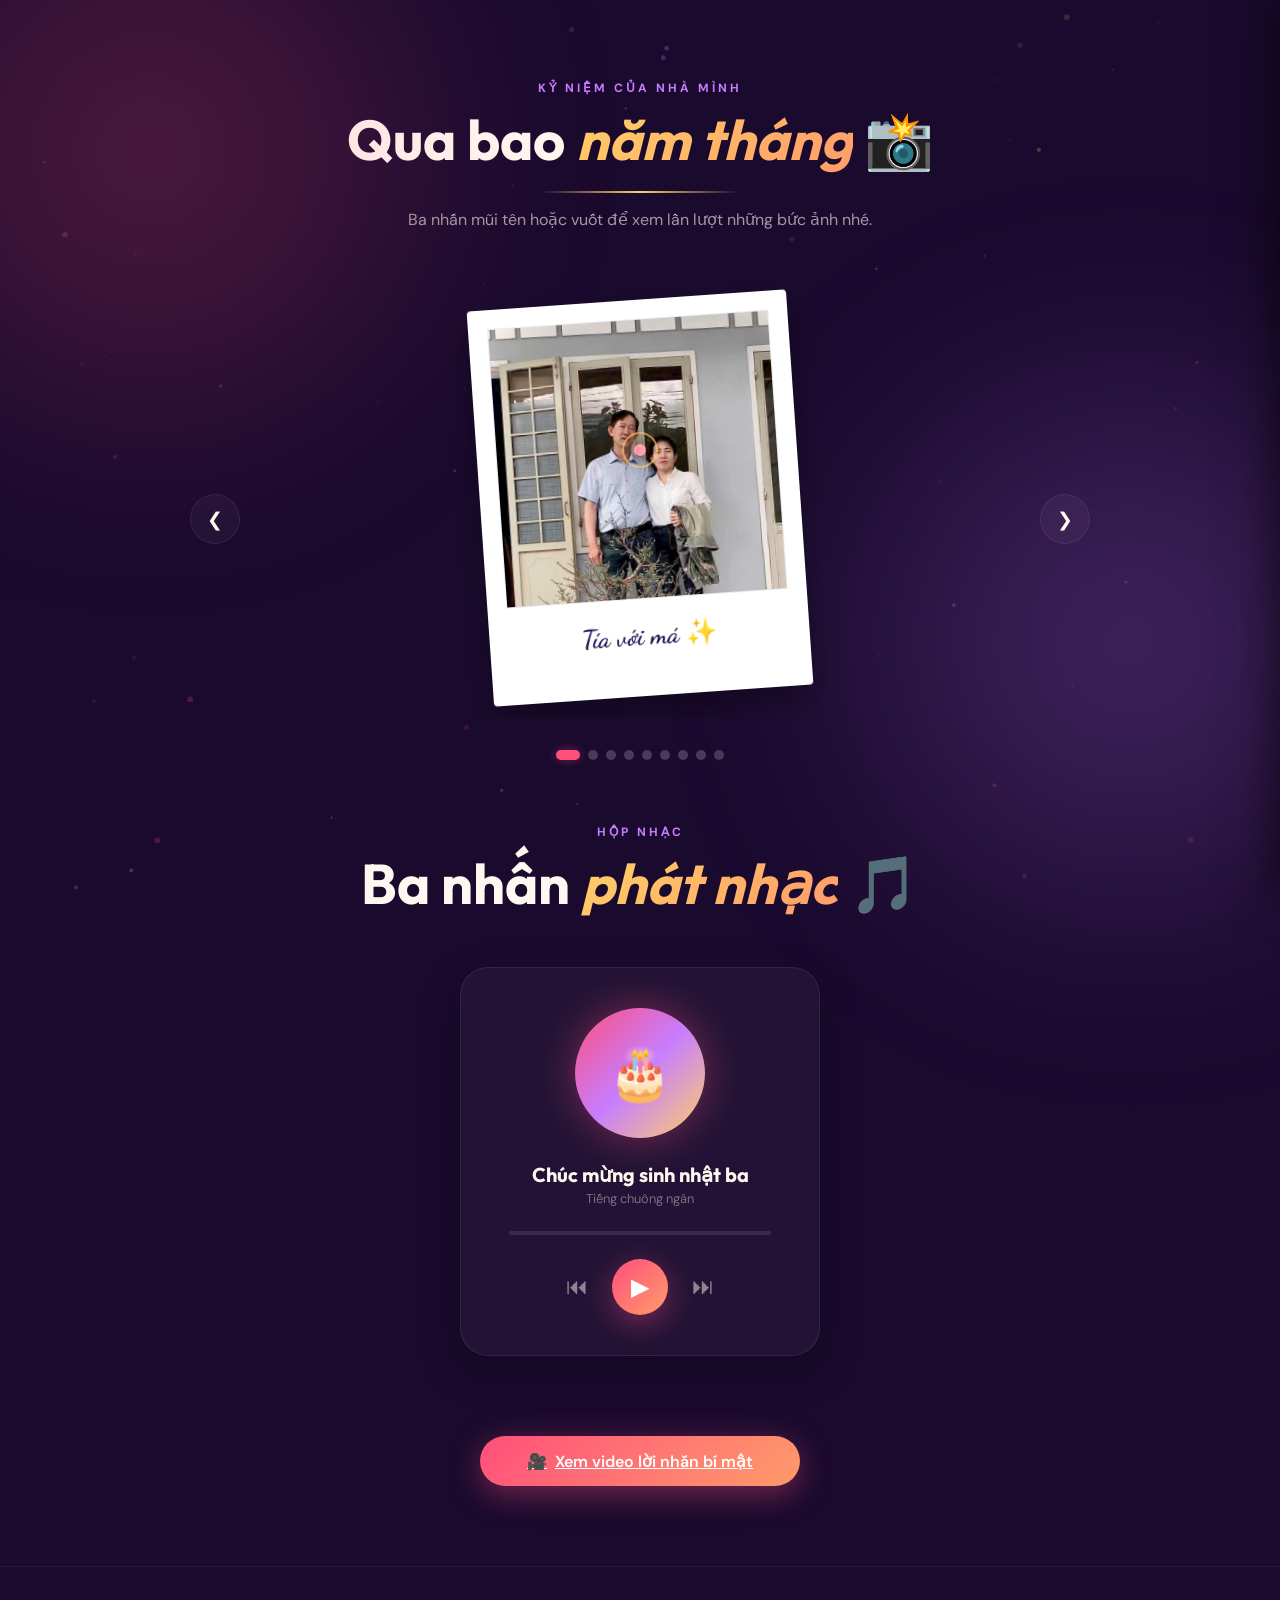
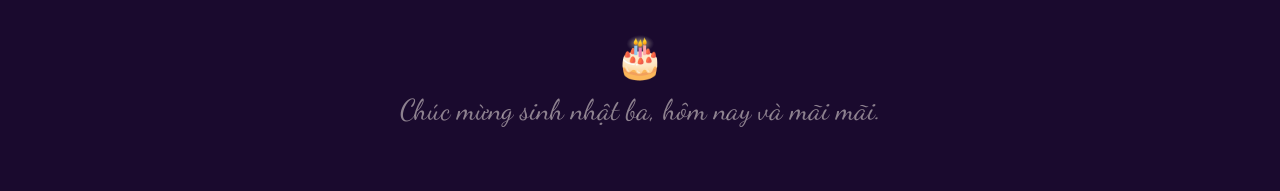
==== commit 41f0f06b: "Cap nhat giao dien" ====
--- a/sinh-nhat-ba/gallery.html
+++ b/sinh-nhat-ba/gallery.html
@@ -238,20 +238,79 @@
       goToSlide(index);
     });
 
-    function goToSlide(index) {
-      activeSlideIndex = index;
-      updateSlideOffset();
-      
-      // Update dots classes
-      const dots = dotsContainer.querySelectorAll(".slider-dot");
-      dots.forEach((dot, idx) => {
-        dot.classList.toggle("active", idx === index);
-      });
-    }
-
     function updateSlideOffset() {
-      slidesContainer.style.transform = `translateX(-${activeSlideIndex * 100}%)`;
-    }
+  if (!slidesContainer || totalSlides === 0) return;
+
+  slidesContainer.style.transform =
+    `translateX(-${activeSlideIndex * 100}%)`;
+}
+   
+function goToSlide(index) {
+  if (totalSlides === 0) return;
+
+  // Đảm bảo chỉ số ảnh luôn nằm trong giới hạn
+  activeSlideIndex = (index + totalSlides) % totalSlides;
+
+  // Di chuyển slider đến ảnh được chọn
+  updateSlideOffset();
+
+  // Cập nhật trạng thái các dấu chấm
+  const dots = dotsContainer.querySelectorAll(".slider-dot");
+
+  dots.forEach((dot, idx) => {
+    dot.classList.toggle("active", idx === activeSlideIndex);
+  });
+}
+
+
+    
+    // ─── TOUCH SWIPE FOR MOBILE GALLERY ───
+
+    // ─── MOBILE GALLERY SWIPE ───
+    const galleryContainer = document.querySelector(".gallery-container");
+
+    let startX = 0;
+    let startY = 0;
+    let trackingTouch = false;
+
+    galleryContainer.addEventListener("touchstart", function (e) {
+      if (e.touches.length !== 1) return;
+
+      startX = e.touches[0].clientX;
+      startY = e.touches[0].clientY;
+      trackingTouch = true;
+    }, { passive: true });
+
+    galleryContainer.addEventListener("touchend", function (e) {
+      if (!trackingTouch) return;
+      trackingTouch = false;
+
+      if (totalSlides <= 1) return;
+
+      const endX = e.changedTouches[0].clientX;
+      const endY = e.changedTouches[0].clientY;
+
+      const diffX = endX - startX;
+      const diffY = endY - startY;
+
+      // Bỏ qua thao tác cuộn dọc
+      if (Math.abs(diffX) < 40) return;
+      if (Math.abs(diffX) <= Math.abs(diffY)) return;
+
+      if (diffX < 0) {
+        // Vuốt trái: ảnh kế tiếp
+        goToSlide((activeSlideIndex + 1) % totalSlides);
+      } else {
+        // Vuốt phải: ảnh trước
+        goToSlide((activeSlideIndex - 1 + totalSlides) % totalSlides);
+      }
+    }, { passive: true });
+
+    galleryContainer.addEventListener("touchcancel", function () {
+      trackingTouch = false;
+    });
+
+
 
     /* ─── WEB AUDIO MUSIC SYNTHESIZER ─── */
     let playingSynth = false;
--- a/sinh-nhat-ba/style.css
+++ b/sinh-nhat-ba/style.css
@@ -1126,3 +1126,455 @@
   .music-player { padding: 2rem 1.5rem; }
   .drawer { width: 100%; right: -100%; }
 }
+
+/* =========================================
+   RESPONSIVE: MOBILE HIỂN THỊ GẦN GIỐNG PC
+   Giữ nguyên giao diện desktop hiện tại
+========================================= */
+
+/* Tránh tràn ngang trên điện thoại */
+*,
+*::before,
+*::after {
+    box-sizing: border-box;
+}
+
+html {
+    width: 100%;
+    max-width: 100%;
+    overflow-x: clip;
+    -webkit-text-size-adjust: 100%;
+}
+
+body {
+    width: 100%;
+    max-width: 100%;
+    margin: 0;
+    overflow-x: clip;
+}
+
+img,
+video,
+canvas,
+svg {
+    max-width: 100%;
+}
+
+/* Khu vực chính */
+.celebration-hero,
+.wishes-section,
+footer {
+    width: 100%;
+    min-width: 0;
+}
+
+.celebration-title-container {
+    width: 100%;
+    max-width: 100%;
+    padding-inline: clamp(12px, 3vw, 32px);
+}
+
+/* Tiêu đề tự co theo màn hình */
+.celebration-giant-text {
+    max-width: 100%;
+    overflow-wrap: anywhere;
+    font-size: clamp(1.8rem, 5vw, 4.5rem);
+    line-height: 1.15;
+}
+
+.celebration-subtitle {
+    width: 100%;
+    max-width: 720px;
+    margin-inline: auto;
+    overflow-wrap: break-word;
+}
+
+/* Bánh kem và khu vực điều ước */
+.wish-card-panel {
+    width: min(92%, 760px);
+    max-width: 100%;
+    margin-inline: auto;
+}
+
+.wish-form,
+.candle-interactive-box {
+    width: 100%;
+    min-width: 0;
+}
+
+#interactive-cake {
+    max-width: 100%;
+    margin-inline: auto;
+}
+
+/* Bảng lời chúc */
+.wishes-grid {
+    width: min(92%, 1100px);
+    max-width: 100%;
+    margin-inline: auto;
+}
+
+/* Các thẻ lời chúc không bị tràn chữ */
+.sticky-note {
+    min-width: 0;
+    max-width: 100%;
+    overflow-wrap: anywhere;
+}
+
+.sticky-text,
+.sticky-author {
+    overflow-wrap: anywhere;
+    word-break: normal;
+}
+
+/* Drawer tùy chỉnh không vượt màn hình */
+.drawer {
+    max-width: 100%;
+}
+
+.drawer-content {
+    min-width: 0;
+    overflow-y: auto;
+    overscroll-behavior: contain;
+}
+
+.form-control {
+    width: 100%;
+    max-width: 100%;
+    min-width: 0;
+}
+
+.theme-options {
+    display: flex;
+    flex-wrap: wrap;
+    gap: 8px;
+}
+
+/* =========================================
+   TABLET
+========================================= */
+@media (max-width: 768px) {
+    .celebration-hero {
+        padding-left: 16px;
+        padding-right: 16px;
+    }
+
+    .celebration-title-container {
+        padding-inline: 8px;
+    }
+
+    .celebration-giant-text {
+        font-size: clamp(1.8rem, 6vw, 3rem);
+        line-height: 1.2;
+    }
+
+    .celebration-eyebrow {
+        overflow-wrap: break-word;
+    }
+
+    .celebration-subtitle {
+        font-size: 1rem;
+        line-height: 1.7;
+    }
+
+    .wish-card-panel {
+        width: 100%;
+        padding: 20px;
+    }
+
+    .section-title {
+        overflow-wrap: break-word;
+    }
+
+    .wishes-section {
+        padding-left: 16px;
+        padding-right: 16px;
+    }
+
+    .wishes-grid {
+        width: 100%;
+        grid-template-columns: repeat(2, minmax(0, 1fr));
+        gap: 16px;
+    }
+
+    .sticky-note {
+        width: 100%;
+        min-height: 190px;
+        padding: 16px;
+    }
+
+    /* Bỏ vị trí cố định của thẻ thứ 7 trên màn hình nhỏ */
+    .sticky-note:nth-child(7) {
+        grid-column: auto !important;
+    }
+
+    .btn-primary,
+    .btn-secondary {
+        max-width: 100%;
+        white-space: normal;
+        overflow-wrap: break-word;
+        text-align: center;
+    }
+}
+
+/* =========================================
+   ĐIỆN THOẠI
+========================================= */
+@media (max-width: 480px) {
+    .celebration-hero {
+        padding-top: 48px;
+        padding-bottom: 48px;
+    }
+
+    .celebration-giant-text {
+        font-size: clamp(1.55rem, 7vw, 2.1rem);
+        line-height: 1.25;
+        letter-spacing: -0.5px;
+    }
+
+    #recipient-greeting {
+        font-size: clamp(2rem, 10vw, 3rem) !important;
+    }
+
+    .celebration-subtitle {
+        font-size: 0.95rem;
+        line-height: 1.7;
+    }
+
+    .wish-card-panel {
+        padding: 16px;
+        border-radius: 20px;
+    }
+
+    .wish-card-panel .section-title {
+        font-size: 1.45rem !important;
+    }
+
+    .candle-interactive-box > p {
+        line-height: 1.6;
+    }
+
+    #interactive-cake {
+        transform: scale(0.85);
+        transform-origin: top center;
+        margin-bottom: -20px;
+    }
+
+    #btn-cast-wish {
+        width: 100%;
+        font-size: 0.95rem;
+        padding: 14px 12px;
+    }
+
+    .celebration-hero > a.btn-primary {
+        width: 100%;
+        margin-top: 2rem !important;
+    }
+
+    .wishes-section {
+        padding: 48px 12px;
+    }
+
+    .wishes-grid {
+        grid-template-columns: repeat(2, minmax(0, 1fr));
+        gap: 10px;
+    }
+
+    .sticky-note {
+        min-height: 170px;
+        padding: 12px 9px;
+        transform: none !important;
+    }
+
+    .sticky-icon {
+        font-size: 1.3rem;
+    }
+
+    .sticky-text {
+        font-size: 0.85rem;
+        line-height: 1.5;
+    }
+
+    .sticky-author {
+        font-size: 0.75rem;
+    }
+
+    .section-title {
+        font-size: 1.5rem;
+        line-height: 1.3;
+    }
+
+    .section-label {
+        font-size: 0.8rem;
+    }
+
+    footer {
+        padding: 24px 12px;
+        text-align: center;
+    }
+
+    .footer-text {
+        line-height: 1.6;
+    }
+
+    .theme-options > button {
+        flex: 1 1 calc(50% - 8px);
+        min-width: 0;
+    }
+
+    .drawer {
+        width: min(100%, 420px);
+        max-width: 100%;
+        max-height: 100dvh;
+        overflow-y: auto;
+    }
+
+    .drawer-header,
+    .drawer-content,
+    .drawer-footer {
+        padding-left: 16px;
+        padding-right: 16px;
+    }
+
+    /* Giữ nút và vùng tương tác đủ lớn để chạm */
+    button,
+    .btn-primary,
+    .btn-secondary {
+        min-height: 42px;
+        touch-action: manipulation;
+    }
+
+    /* Ẩn con trỏ tùy chỉnh trên thiết bị cảm ứng */
+    #cursor,
+    #cursor-trail {
+        display: none !important;
+    }
+}
+
+/* Tôn trọng cài đặt giảm chuyển động của người dùng */
+@media (prefers-reduced-motion: reduce) {
+    *,
+    *::before,
+    *::after {
+        scroll-behavior: auto !important;
+        animation-duration: 0.01ms !important;
+        animation-iteration-count: 1 !important;
+        transition-duration: 0.01ms !important;
+    }
+}
+/* ==================== index*/
+@media screen and (max-width: 600px) {
+    /* Bố cục: ảnh phía trên, nhập mật mã phía dưới */
+    .split-screen {
+        display: flex;
+        flex-direction: column;
+        width: 100%;
+        min-height: 100vh;
+        min-height: 100dvh;
+    }
+
+    .split-left {
+        width: 100%;
+        min-width: 0;
+        height: 42vh;
+        height: 42svh;
+        min-height: 320px;
+        overflow: hidden;
+    }
+
+    .split-left > img {
+        width: 100%;
+        height: 100%;
+        object-fit: cover;
+    }
+
+    .split-right {
+        width: 100%;
+        min-width: 0;
+        flex: 1;
+        display: flex;
+        align-items: center;
+        justify-content: center;
+    }
+
+    .passcode-card {
+        width: 100%;
+        max-width: 100%;
+        min-width: 0;
+    }
+
+    .passcode-inputs {
+        display: flex;
+        flex-direction: row;
+        justify-content: center;
+        align-items: center;
+        width: 100%;
+    }
+
+    .digit-input {
+        min-width: 0;
+        flex: 0 1 68px;
+    }
+
+    #btn-unlock,
+    #btn-hint {
+        width: 100%;
+        max-width: 100%;
+    }
+
+    /* Điều chỉnh cỡ chữ trên điện thoại */
+    .split-left-content {
+        width: 100%;
+        max-width: 100%;
+    }
+
+    .split-left-content h1 {
+        font-size: clamp(24px, 6vw, 36px);
+    }
+
+    .split-left-content p {
+        font-size: clamp(14px, 3.8vw, 18px);
+    }
+
+    .passcode-card h1,
+    .passcode-card h2 {
+        font-size: clamp(22px, 5.5vw, 30px);
+    }
+
+    .passcode-card p {
+        font-size: clamp(14px, 3.8vw, 17px);
+    }
+
+    .digit-input {
+        font-size: clamp(20px, 5vw, 28px);
+    }
+
+    #btn-unlock,
+    #btn-hint {
+        font-size: clamp(14px, 3.8vw, 17px);
+    }
+
+    .large-passcode-overlay {
+        overflow-y: auto;
+        box-sizing: border-box;
+    }}
+    /* anh */
+ .gallery-container,
+.gallery-slider-wrapper {
+    touch-action: pan-y;
+}
+
+.gallery-slider-wrapper {
+    overflow: hidden;
+}
+
+.gallery-slides {
+    display: flex;
+    transition: transform 0.4s ease;
+    will-change: transform;
+}
+
+.gallery-slide-item {
+    flex: 0 0 100%;
+    min-width: 0;
+}
